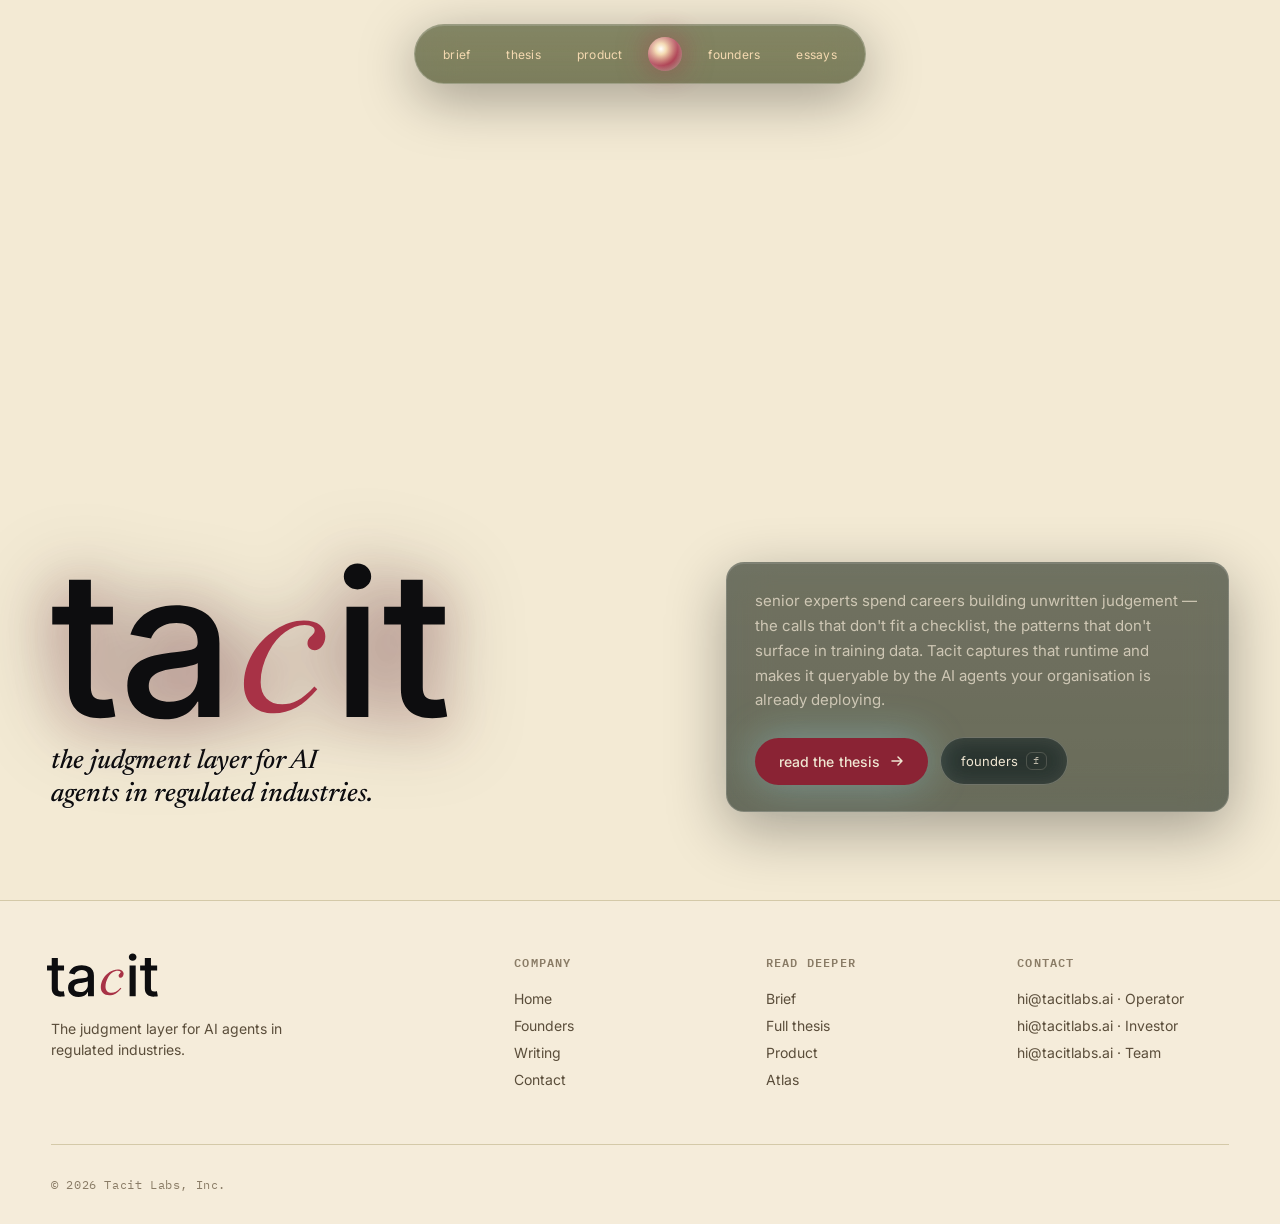
==== index.html @ 92743962 "Initial commit: Tacit Labs marketing site Static site for tacitlabs.ai — home (video hero), brief, f" ====
<!doctype html>
<html lang="en">
<head>
<meta charset="utf-8">
<meta name="viewport" content="width=device-width,initial-scale=1">
<title>Tacit — The judgment layer for AI agents in regulated industries</title>
<meta name="description" content="Tacit captures the cognitive runtime of senior experts and routes it into the AI agents your organisation is already deploying. The judgment layer for regulated industries.">
<meta name="author" content="Tacit Labs">
<meta name="theme-color" content="#a83246">
<link rel="canonical" href="https://tacitlabs.ai/">
<link rel="icon" type="image/svg+xml" href="assets/favicon.svg">
<link rel="apple-touch-icon" href="assets/favicon.svg">

<meta property="og:type" content="website">
<meta property="og:site_name" content="Tacit">
<meta property="og:title" content="Tacit — The judgment layer for AI agents in regulated industries">
<meta property="og:description" content="Tacit captures the cognitive runtime of senior experts and routes it into the AI agents your organisation is already deploying.">
<meta property="og:url" content="https://tacitlabs.ai/">
<meta property="og:image" content="https://tacitlabs.ai/assets/og-card.svg">
<meta property="og:image:type" content="image/svg+xml">
<meta property="og:image:width" content="1200">
<meta property="og:image:height" content="630">
<meta property="og:image:alt" content="tacit — the judgment layer for AI agents in regulated industries">

<meta name="twitter:card" content="summary_large_image">
<meta name="twitter:title" content="Tacit — The judgment layer for AI agents in regulated industries">
<meta name="twitter:description" content="Tacit captures the cognitive runtime of senior experts and routes it into the AI agents your organisation is already deploying.">
<meta name="twitter:image" content="https://tacitlabs.ai/assets/og-card.svg">

<link rel="preconnect" href="https://fonts.googleapis.com">
<link rel="preconnect" href="https://fonts.gstatic.com" crossorigin>
<link href="https://fonts.googleapis.com/css2?family=IBM+Plex+Mono:wght@400;500;600&family=Inter:wght@300;400;500;600;700;800&family=Newsreader:ital,opsz,wght@0,6..72,400;0,6..72,500;0,6..72,600;0,6..72,700;1,6..72,400&family=Open+Sans:wght@400;500;600;700;800&display=swap" rel="stylesheet">
<style>
  /* ===== Palettes (maroon + dark green) ===== */
  :root, body.palette-maroon{
    --bg:#0f1f17;
    --bg-deep:#06120c;
    --surface:rgba(18,38,28,.46);
    --text:#f0e6d2;
    --text-muted:rgba(240,230,210,.74);
    --text-dim:rgba(240,230,210,.50);
    --border:rgba(240,230,210,.18);
    --border-strong:rgba(240,230,210,.30);
    --accent:#a83246;
    --accent-glow:rgba(168,50,70,.55);
    --cta-fg:#f0e6d2;
    --cta-bg:#8a2334;
    --tint-top:rgba(10,24,16,.36);
    --tint-bot:rgba(8,18,12,.82);
    --tint-glow:rgba(168,50,70,.22);
    --tint-mix:rgba(50,90,60,.30);
    --tint-mix-mode:overlay;
  }
  body.palette-forest{
    --bg:#0a1a12;
    --bg-deep:#040d08;
    --surface:rgba(16,34,24,.46);
    --text:#e8dcc4;
    --text-muted:rgba(232,220,196,.74);
    --text-dim:rgba(232,220,196,.50);
    --border:rgba(232,220,196,.18);
    --border-strong:rgba(232,220,196,.30);
    --accent:#2f6b46;
    --accent-glow:rgba(47,107,70,.60);
    --cta-fg:#0a1a12;
    --cta-bg:#e8dcc4;
    --tint-top:rgba(6,18,12,.40);
    --tint-bot:rgba(4,12,8,.84);
    --tint-glow:rgba(120,40,52,.20);
    --tint-mix:rgba(30,70,46,.35);
    --tint-mix-mode:multiply;
  }
  body.palette-claret{
    --bg:#1c0e12;
    --bg-deep:#0c0608;
    --surface:rgba(48,20,26,.46);
    --text:#f2e4cf;
    --text-muted:rgba(242,228,207,.74);
    --text-dim:rgba(242,228,207,.52);
    --border:rgba(242,228,207,.20);
    --border-strong:rgba(242,228,207,.32);
    --accent:#c33d4f;
    --accent-glow:rgba(195,61,79,.55);
    --cta-fg:#1c0e12;
    --cta-bg:#f2e4cf;
    --tint-top:rgba(28,12,18,.36);
    --tint-bot:rgba(18,8,12,.82);
    --tint-glow:rgba(195,61,79,.24);
    --tint-mix:rgba(70,20,32,.32);
    --tint-mix-mode:overlay;
  }

  *{box-sizing:border-box}
  body{
    margin:0;
    min-height:100svh;
    background:var(--bg);
    color:var(--text);
    font-family:"Söhne","Söhne Web","Inter",system-ui,sans-serif;
    overflow-x:hidden;
    -webkit-font-smoothing:antialiased;
    text-rendering:optimizeLegibility;
  }

  /* ===== Hero ===== */
  .hero{
    min-height:100svh;
    position:relative;
    background:#f5ecda;
    padding:24px clamp(20px,4vw,58px);
    display:flex;
    flex-direction:column;
    overflow:hidden;
    isolation:isolate;
  }

  .hero-video{
    position:absolute;
    inset:0;
    width:100%;
    height:100%;
    object-fit:cover;
    object-position:center 46%;
    z-index:0;
    will-change:transform;
    transform:translate3d(0,0,0) scale(1.06);
    transition:transform 1.6s cubic-bezier(.2,.7,.2,1);
  }

  .hero::before{ content:none; }

  .hero-tint{
    position:absolute;inset:0;z-index:1;pointer-events:none;
    background:var(--tint-mix);
    mix-blend-mode:var(--tint-mix-mode);
  }

  .hero::after{ content:none; }

  /* ===== Nav (frosted pill) ===== */
  nav{
    position:relative;
    z-index:3;
    align-self:center;
    display:flex;
    gap:12px;
    align-items:center;
    padding:10px 16px;
    border:1px solid rgba(255,255,255,.22);
    border-radius:999px;
    background:
      linear-gradient(180deg, rgba(255,255,255,.06), rgba(255,255,255,.01)),
      rgba(48,58,22,.62);
    backdrop-filter:blur(20px) saturate(160%);
    -webkit-backdrop-filter:blur(20px) saturate(160%);
    box-shadow:
      inset 0 1px 0 rgba(255,255,255,.16),
      0 14px 56px rgba(0,0,0,.34);
    transition:background .35s ease, border-color .35s ease, box-shadow .35s ease, backdrop-filter .35s ease;
  }
  nav.sharp{
    background:
      linear-gradient(180deg, rgba(255,255,255,.08), rgba(255,255,255,.02)),
      rgba(34,42,14,.78);
    border-color:rgba(255,255,255,.28);
    box-shadow:
      inset 0 1px 0 rgba(255,255,255,.20),
      0 20px 64px rgba(0,0,0,.42);
    backdrop-filter:blur(28px) saturate(180%);
    -webkit-backdrop-filter:blur(28px) saturate(180%);
  }
  nav a{
    color:#f4d9b0;
    font-family:"Söhne","Söhne Web","Inter",system-ui,sans-serif;
    font-size:12px;
    letter-spacing:.02em;
    text-decoration:none;
    padding:8px 12px;
    border-radius:999px;
    text-transform:lowercase;
    transition:color .2s ease, background .2s ease;
  }
  nav a:hover{
    color:var(--accent);
    background:rgba(255,255,255,.06);
  }
  nav a:focus-visible{
    outline:none;
    color:var(--accent);
    box-shadow:0 0 0 2px rgba(168,50,70,.55);
  }
  .logo-link{
    display:inline-flex;
    align-items:center;
    justify-content:center;
    padding:2px;
    border-radius:999px;
    text-decoration:none;
    flex:0 0 auto;
  }
  .logo-link:focus-visible{
    outline:none;
    box-shadow:0 0 0 2px var(--accent);
  }
  .logo{
    display:block;
    width:34px;
    height:34px;
    border-radius:999px;
    background:radial-gradient(circle at 38% 35%, #ffffff 0%, #f4d9b0 18%, #a83246 55%, rgba(168,50,70,.08) 100%);
    box-shadow:
      0 0 30px rgba(168,50,70,.55),
      inset 0 0 14px rgba(255,255,255,.4);
    animation:pulse 4.2s ease-in-out infinite;
    flex:0 0 auto;
  }
  @keyframes pulse{
    0%,100%{ box-shadow:0 0 30px rgba(156,236,255,.45), inset 0 0 14px rgba(255,255,255,.4) }
    50%    { box-shadow:0 0 50px rgba(156,236,255,.7),  inset 0 0 18px rgba(255,255,255,.55) }
  }

  /* ===== Bottom composition ===== */
  .bottom{
    position:relative;
    z-index:2;
    margin-top:auto;
    display:grid;
    grid-template-columns:1.1fr .9fr;
    gap:60px;
    align-items:end;
    padding-bottom:clamp(32px,6vh,76px);
  }

  .brand{
    margin:0;
    font-family:"Inter",system-ui,sans-serif;
    font-size:clamp(74px,12vw,176px);
    letter-spacing:-.055em;
    line-height:.92;
    font-weight:500;
    text-transform:lowercase;
    color:var(--text);
    text-shadow:0 2px 40px rgba(3,12,20,.4);
  }
  .brand-mark{
    display:block;
    width:clamp(220px,32vw,460px);
    height:auto;
    margin:0 0 22px -6px;
    filter:drop-shadow(0 6px 28px rgba(168,50,70,.35)) drop-shadow(0 2px 40px rgba(3,12,20,.4));
  }
  .hero-stamp{
    position:absolute;
    top:clamp(108px,12vh,168px);
    left:clamp(20px,4vw,64px);
    width:clamp(200px,22vw,360px);
    height:auto;
    z-index:1;
    opacity:.85;
    mix-blend-mode:multiply;
    pointer-events:none;
    filter:drop-shadow(0 8px 36px rgba(168,50,70,.35));
  }
  @media (max-width:720px){ .hero-stamp{ display:none; } }

  .tag{
    font-family:"Newsreader",Georgia,serif;
    font-size:clamp(20px,2.1vw,34px);
    color:#0d0d0f;
    margin-top:0;
    line-height:1.25;
    max-width:22ch;
    text-wrap:balance;
    font-weight:500;
    font-style:italic;
    text-shadow:0 1px 0 rgba(255,255,255,.35);
  }

  .right{
    background:
      linear-gradient(180deg, rgba(255,255,255,.05), rgba(255,255,255,.01)),
      rgba(15,28,20,.62);
    border:1px solid rgba(255,255,255,.14);
    border-radius:18px;
    backdrop-filter:blur(22px) saturate(160%);
    -webkit-backdrop-filter:blur(22px) saturate(160%);
    box-shadow:
      inset 0 1px 0 rgba(255,255,255,.12),
      0 18px 60px rgba(0,0,0,.32);
    padding:26px 28px;
    max-width:560px;
    justify-self:end;
  }
  .right .meta{
    font:11px/1 "IBM Plex Mono",monospace;
    letter-spacing:.18em;
    color:var(--text-dim);
    margin-bottom:14px;
    display:flex;
    align-items:center;
    gap:10px;
  }
  .right .meta::before{
    content:"";
    width:6px;height:6px;border-radius:999px;
    background:var(--accent);
    box-shadow:0 0 12px var(--accent-glow);
  }
  p{
    color:var(--text-muted);
    line-height:1.65;
    margin:0;
    font-family:"Söhne","Söhne Web","Inter",system-ui,sans-serif;
    font-size:clamp(15px,1vw,17px);
    text-wrap:pretty;
  }

  .ctas{ display:flex; gap:12px; align-items:center; margin-top:24px; flex-wrap:wrap; }

  .cta{
    display:inline-flex;
    align-items:center;
    gap:10px;
    color:var(--cta-fg);
    background:var(--cta-bg);
    border-radius:999px;
    padding:15px 24px;
    text-decoration:none;
    font-family:"Söhne","Söhne Web","Inter",system-ui,sans-serif;
    font-weight:500;
    font-size:14px;
    letter-spacing:.005em;
    text-transform:lowercase;
    box-shadow:0 0 40px rgba(156,236,255,.35);
    transition:transform .25s ease, box-shadow .25s ease, background .25s ease;
    position:relative;
  }
  .cta:hover{
    transform:translateY(-3px);
    box-shadow:0 8px 60px rgba(156,236,255,.6);
  }
  .cta:focus-visible{
    outline:none;
    box-shadow:0 0 0 3px rgba(156,236,255,.55), 0 0 40px rgba(156,236,255,.45);
  }
  .cta .arrow{ transition:transform .25s ease; }
  .cta:hover .arrow{ transform:translateX(4px); }

  .cta-ghost{
    display:inline-flex;
    align-items:center;
    gap:8px;
    padding:14px 20px;
    border-radius:999px;
    border:1px solid var(--border-strong);
    background:rgba(8,22,34,.32);
    backdrop-filter:blur(14px);
    -webkit-backdrop-filter:blur(14px);
    color:var(--text);
    text-decoration:none;
    font-family:"Söhne","Söhne Web","Inter",system-ui,sans-serif;
    font-size:13px;
    letter-spacing:.005em;
    text-transform:lowercase;
    transition:background .2s ease, border-color .2s ease;
  }
  .cta-ghost:hover{ background:rgba(8,22,34,.52); border-color:rgba(238,250,255,.45); }
  .cta-ghost .kbd{
    font:10px/1 "IBM Plex Mono",monospace;
    padding:3px 6px;
    border-radius:6px;
    border:1px solid var(--border);
    color:var(--text-muted);
  }

  /* ===== Footer ===== */
  .foot{
    position:relative;
    z-index:2;
    display:flex;
    justify-content:space-between;
    font:11px/1 "IBM Plex Mono",monospace;
    color:var(--text-dim);
    letter-spacing:.16em;
    padding-bottom:10px;
  }
  .foot span{ display:flex; align-items:center; gap:10px; }
  .foot .dot{
    width:6px;height:6px;border-radius:999px;
    background:var(--accent);
    box-shadow:0 0 10px var(--accent-glow);
    animation:pulse 3.2s ease-in-out infinite;
  }

  /* ===== Site footer (parchment, matches sub-pages) ===== */
  .site-foot{
    padding:clamp(40px,4vw,72px) clamp(20px,4vw,56px) 32px;
    display:grid;
    grid-template-columns:2fr 1fr 1fr 1fr;
    gap:40px;
    background:#f5ecda;
    color:#1f1810;
    border-top:1px solid #d4c9a8;
    font-family:"Söhne","Inter",system-ui,sans-serif;
  }
  .site-foot a{ color:#5a4d3a; text-decoration:none; transition:color .2s ease; }
  .site-foot a:hover{ color:#a83246; }
  .site-foot h4{
    font-family:"IBM Plex Mono", monospace;
    font-size:12px;
    letter-spacing:.10em;
    text-transform:uppercase;
    color:#8a7c66;
    margin:0 0 18px;
    font-weight:600;
  }
  .site-foot ul{ list-style:none; padding:0; margin:0; display:flex; flex-direction:column; gap:10px; font-size:14px; }
  .site-foot .colophon{ font-size:14px; color:#5a4d3a; line-height:1.5; max-width:360px; margin:0; }
  .site-foot .foot-brand{ display:flex; align-items:center; gap:14px; margin-bottom:20px; }
  .site-foot .foot-brand img{ height:46px; width:auto; display:block; margin-left:-6px; }
  .site-foot .signoff{
    grid-column:1 / -1;
    display:flex; justify-content:space-between; align-items:center;
    padding-top:32px; border-top:1px solid #d4c9a8; margin-top:16px;
    font-family:"IBM Plex Mono", monospace; font-size:12px; color:#8a7c66; letter-spacing:.05em;
  }
  @media (max-width:900px){
    .site-foot{ grid-template-columns:1fr 1fr; gap:32px; }
    .site-foot > div:first-child{ grid-column:1 / -1; }
  }
  @media (max-width:560px){
    .site-foot{ grid-template-columns:1fr; gap:28px; padding:40px 24px 28px; }
    .site-foot .signoff{ flex-direction:column; gap:10px; text-align:center; }
  }

  /* ===== Responsive ===== */
  @media (max-width:780px){
    body{ overflow:auto; }
    .hero{ background-position:center; min-height:100svh; padding:18px 16px 28px; }
    nav{ padding:6px 8px; gap:2px; flex-wrap:wrap; justify-content:center; max-width:100%; }
    nav a{ font-size:10px; padding:6px 8px; letter-spacing:.02em; }
    .logo{ width:24px; height:24px; }
    .bottom{
      grid-template-columns:1fr;
      gap:22px;
      padding-top:24vh;
      padding-bottom:24px;
    }
    .brand{ font-size:clamp(56px,18vw,84px); letter-spacing:-.04em; line-height:.95; }
    .tag{ font-size:clamp(17px,4.5vw,22px); max-width:none; margin-top:14px; }
    .right{
      justify-self:stretch;
      max-width:none;
      padding:20px 18px;
      border-radius:16px;
    }
    .right p{ font-size:14px; }
    .ctas{ margin-top:18px; gap:10px; }
    .cta{ padding:12px 18px; font-size:13px; }
    .cta-ghost{ padding:11px 16px; font-size:12px; }
    .foot{ display:none; }
  }

  @media (prefers-reduced-motion: reduce){
    .hero-video{ animation:none !important; transform:none !important; transition:none !important; }
    .hero::after{ animation:none !important; }
    .logo, .foot .dot{ animation:none !important; }
    .cta, .cta:hover, .cta .arrow{ transition:none !important; transform:none !important; }
  }
</style>
</head>
<body class="palette-maroon">
  <main class="hero" id="hero">

    <video
      class="hero-video"
      autoplay
      loop
      muted
      playsinline
      preload="auto"
      disableRemotePlayback>
      <source src="assets/strategy.mp4" type="video/mp4">
    </video>
    <div class="hero-tint" aria-hidden="true"></div>

    <nav id="nav" aria-label="Primary">
      <a href="brief.html" data-nav="brief">brief</a>
      <a href="thesis.html" data-nav="thesis">thesis</a>
      <a href="product.html" data-nav="product">product</a>
      <a href="index.html" class="logo-link" aria-label="Home"><span class="logo" aria-hidden="true"></span></a>
      <a href="founders.html" data-nav="founders">founders</a>
      <a href="essays.html" data-nav="essays">essays</a>
    </nav>

    <section class="bottom">
      <div>
        <h1 class="brand" aria-label="tacitlabs">
          <img class="brand-mark" src="assets/tacit-wordmark.svg" alt="tacit">
        </h1>
        <p class="tag">the judgment layer for AI agents in regulated industries.</p>
      </div>
      <div class="right">
        <p>senior experts spend careers building unwritten judgement — the calls that don't fit a checklist, the patterns that don't surface in training data. Tacit captures that runtime and makes it queryable by the AI agents your organisation is already deploying.</p>
        <div class="ctas">
          <a class="cta" href="thesis.html">
            read the thesis
            <svg class="arrow" width="14" height="14" viewBox="0 0 14 14" fill="none" aria-hidden="true">
              <path d="M2 7h10M8 3l4 4-4 4" stroke="currentColor" stroke-width="1.5" stroke-linecap="round" stroke-linejoin="round"/>
            </svg>
          </a>
          <a class="cta-ghost" href="founders.html">
            founders
            <span class="kbd">f</span>
          </a>
        </div>
      </div>
    </section>

    <div class="foot" hidden></div>
  </main>

  <footer class="site-foot">
    <div>
      <div class="foot-brand" aria-label="tacitlabs"><img src="assets/tacit-wordmark.svg" alt="tacit"></div>
      <p class="colophon">The judgment layer for AI agents in regulated industries.</p>
    </div>
    <div>
      <h4>Company</h4>
      <ul>
        <li><a href="index.html">Home</a></li>
        <li><a href="founders.html">Founders</a></li>
        <li><a href="essays.html">Writing</a></li>
        <li><a href="mailto:hi@tacitlabs.ai">Contact</a></li>
      </ul>
    </div>
    <div>
      <h4>Read deeper</h4>
      <ul>
        <li><a href="brief.html">Brief</a></li>
        <li><a href="thesis.html">Full thesis</a></li>
        <li><a href="product.html">Product</a></li>
        <li><a href="atlas.html">Atlas</a></li>
      </ul>
    </div>
    <div>
      <h4>Contact</h4>
      <ul>
        <li><a href="mailto:hi@tacitlabs.ai?subject=Operator">hi@tacitlabs.ai · Operator</a></li>
        <li><a href="mailto:hi@tacitlabs.ai?subject=Investor">hi@tacitlabs.ai · Investor</a></li>
        <li><a href="mailto:hi@tacitlabs.ai?subject=Team">hi@tacitlabs.ai · Team</a></li>
      </ul>
    </div>
    <div class="signoff">
      <span>© 2026 Tacit Labs, Inc.</span>
    </div>
  </footer>

  <script>
    const nav = document.getElementById('nav');
    const hero = document.getElementById('hero');
    function updateNav(){
      const y = window.scrollY || document.documentElement.scrollTop;
      if (y > 12) nav.classList.add('sharp'); else nav.classList.remove('sharp');
    }
    window.addEventListener('scroll', updateNav, { passive: true });

    const video = document.querySelector('.hero-video');
    const reduce = window.matchMedia('(prefers-reduced-motion: reduce)').matches;

    if (!reduce){
      let mx = 0, my = 0, tx = 0, ty = 0;
      let push = 1.06;
      let t0 = performance.now();

      hero.addEventListener('pointermove', (e) => {
        const r = hero.getBoundingClientRect();
        const nx = (e.clientX - r.left) / r.width  - 0.5;
        const ny = (e.clientY - r.top)  / r.height - 0.5;
        tx = -nx * 18;
        ty = -ny * 12;
      });
      hero.addEventListener('pointerleave', () => { tx = 0; ty = 0; });

      function frame(now){
        const dt = (now - t0) / 1000;
        push = 1.06 + Math.sin(dt * 0.12) * 0.012;
        mx += (tx - mx) * 0.06;
        my += (ty - my) * 0.06;
        video.style.transform = `translate3d(${mx}px, ${my}px, 0) scale(${push})`;
        requestAnimationFrame(frame);
      }
      requestAnimationFrame(frame);
    }

    document.addEventListener('keydown', (e) => {
      if (e.key.toLowerCase() === 'd' && !e.metaKey && !e.ctrlKey){
        const ghost = document.querySelector('.cta-ghost');
        if (ghost) ghost.focus();
      }
    });
  </script>
</body>
</html>
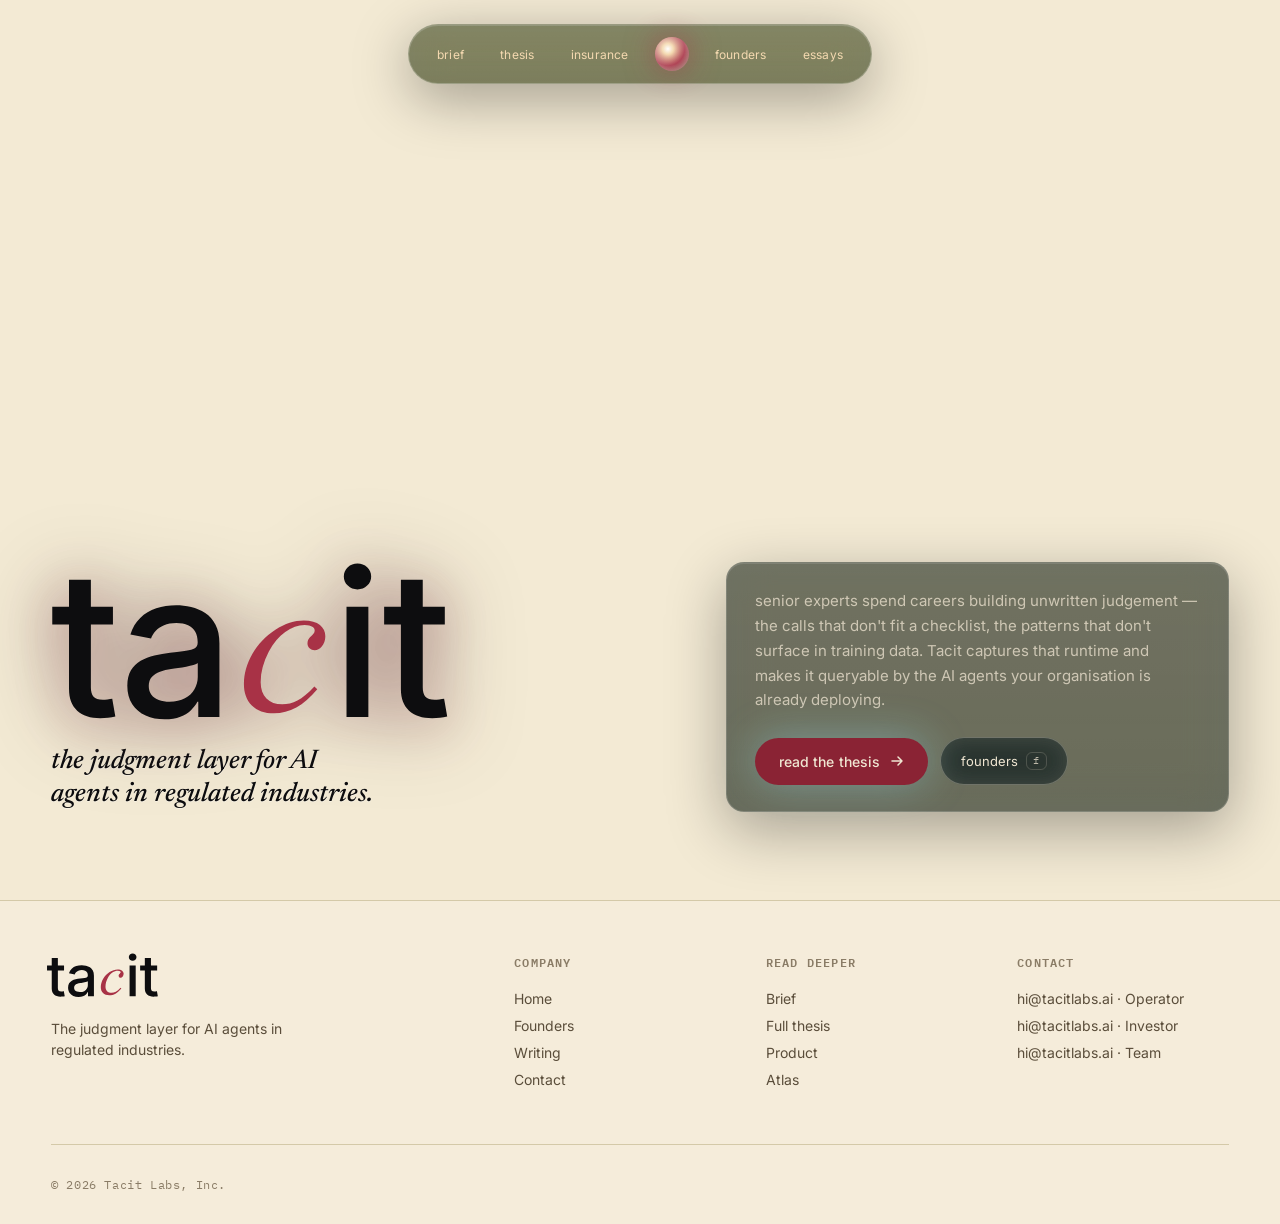
==== commit 73315ade: "Add /insurance page (cyber underwriting), retire /product - New insurance.html with cyber-underwriti" ====
--- a/index.html
+++ b/index.html
@@ -487,7 +487,7 @@
     <nav id="nav" aria-label="Primary">
       <a href="brief.html" data-nav="brief">brief</a>
       <a href="thesis.html" data-nav="thesis">thesis</a>
-      <a href="product.html" data-nav="product">product</a>
+      <a href="insurance.html" data-nav="insurance">insurance</a>
       <a href="index.html" class="logo-link" aria-label="Home"><span class="logo" aria-hidden="true"></span></a>
       <a href="founders.html" data-nav="founders">founders</a>
       <a href="essays.html" data-nav="essays">essays</a>
@@ -539,7 +539,7 @@
       <ul>
         <li><a href="brief.html">Brief</a></li>
         <li><a href="thesis.html">Full thesis</a></li>
-        <li><a href="product.html">Product</a></li>
+        <li><a href="insurance.html">Product</a></li>
         <li><a href="atlas.html">Atlas</a></li>
       </ul>
     </div>
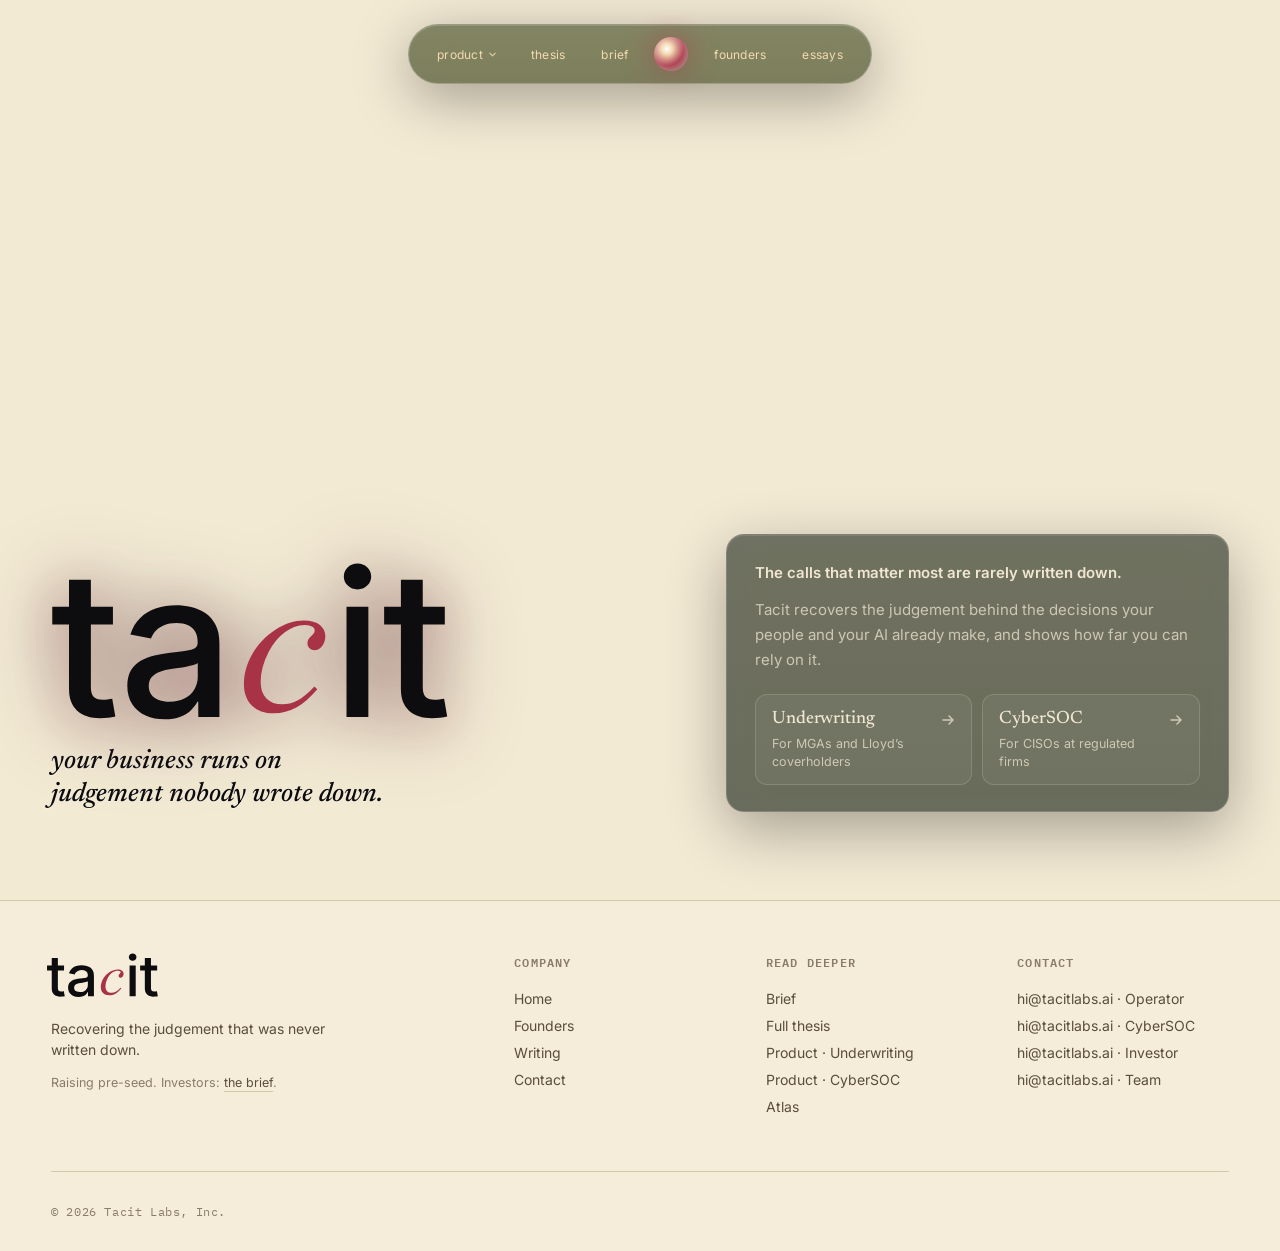
==== commit dbae5c7b: "Sync repo with the live site (31 Oct 2026 deploy) Brings the repo up to what is deployed at www.taci" ====
--- a/index.html
+++ b/index.html
@@ -3,8 +3,8 @@
 <head>
 <meta charset="utf-8">
 <meta name="viewport" content="width=device-width,initial-scale=1">
-<title>Tacit — The judgment layer for AI agents in regulated industries</title>
-<meta name="description" content="Tacit captures the cognitive runtime of senior experts and routes it into the AI agents your organisation is already deploying. The judgment layer for regulated industries.">
+<title>Tacit — the judgement your business runs on</title>
+<meta name="description" content="Tacit recovers the judgement behind the decisions your people and your AI already make, and shows how far you can rely on it. Underwriting for MGAs and Lloyd's coverholders. CyberSOC for CISOs at regulated firms.">
 <meta name="author" content="Tacit Labs">
 <meta name="theme-color" content="#a83246">
 <link rel="canonical" href="https://tacitlabs.ai/">
@@ -13,18 +13,18 @@
 
 <meta property="og:type" content="website">
 <meta property="og:site_name" content="Tacit">
-<meta property="og:title" content="Tacit — The judgment layer for AI agents in regulated industries">
-<meta property="og:description" content="Tacit captures the cognitive runtime of senior experts and routes it into the AI agents your organisation is already deploying.">
+<meta property="og:title" content="Tacit — the judgement your business runs on">
+<meta property="og:description" content="Your business runs on judgement nobody wrote down. Tacit recovers it from the decisions your people and your AI already make, and shows how far you can rely on it.">
 <meta property="og:url" content="https://tacitlabs.ai/">
 <meta property="og:image" content="https://tacitlabs.ai/assets/og-card.svg">
 <meta property="og:image:type" content="image/svg+xml">
 <meta property="og:image:width" content="1200">
 <meta property="og:image:height" content="630">
-<meta property="og:image:alt" content="tacit — the judgment layer for AI agents in regulated industries">
+<meta property="og:image:alt" content="tacit — recovering the judgement that was never written down">
 
 <meta name="twitter:card" content="summary_large_image">
-<meta name="twitter:title" content="Tacit — The judgment layer for AI agents in regulated industries">
-<meta name="twitter:description" content="Tacit captures the cognitive runtime of senior experts and routes it into the AI agents your organisation is already deploying.">
+<meta name="twitter:title" content="Tacit — the judgement your business runs on">
+<meta name="twitter:description" content="Your business runs on judgement nobody wrote down. Tacit recovers it from the decisions your people and your AI already make, and shows how far you can rely on it.">
 <meta name="twitter:image" content="https://tacitlabs.ai/assets/og-card.svg">
 
 <link rel="preconnect" href="https://fonts.googleapis.com">
@@ -315,63 +315,31 @@
     text-wrap:pretty;
   }
 
-  .ctas{ display:flex; gap:12px; align-items:center; margin-top:24px; flex-wrap:wrap; }
-
-  .cta{
-    display:inline-flex;
-    align-items:center;
-    gap:10px;
-    color:var(--cta-fg);
-    background:var(--cta-bg);
-    border-radius:999px;
-    padding:15px 24px;
-    text-decoration:none;
-    font-family:"Söhne","Söhne Web","Inter",system-ui,sans-serif;
-    font-weight:500;
-    font-size:14px;
-    letter-spacing:.005em;
-    text-transform:lowercase;
-    box-shadow:0 0 40px rgba(156,236,255,.35);
-    transition:transform .25s ease, box-shadow .25s ease, background .25s ease;
+  .right p + p{ margin-top:.85em; }
+  .right p strong{ color:var(--text); font-weight:600; }
+  .products{
+    display:grid; grid-template-columns:1fr 1fr; gap:10px;
+    margin-top:22px;
+  }
+  .product{
     position:relative;
-  }
-  .cta:hover{
-    transform:translateY(-3px);
-    box-shadow:0 8px 60px rgba(156,236,255,.6);
-  }
-  .cta:focus-visible{
-    outline:none;
-    box-shadow:0 0 0 3px rgba(156,236,255,.55), 0 0 40px rgba(156,236,255,.45);
-  }
-  .cta .arrow{ transition:transform .25s ease; }
-  .cta:hover .arrow{ transform:translateX(4px); }
-
-  .cta-ghost{
-    display:inline-flex;
-    align-items:center;
-    gap:8px;
-    padding:14px 20px;
-    border-radius:999px;
-    border:1px solid var(--border-strong);
-    background:rgba(8,22,34,.32);
-    backdrop-filter:blur(14px);
-    -webkit-backdrop-filter:blur(14px);
+    display:flex; flex-direction:column; gap:4px;
+    padding:14px 40px 14px 16px;
+    border-radius:12px;
+    border:1px solid var(--border);
+    background:rgba(255,255,255,.04);
     color:var(--text);
     text-decoration:none;
-    font-family:"Söhne","Söhne Web","Inter",system-ui,sans-serif;
-    font-size:13px;
-    letter-spacing:.005em;
-    text-transform:lowercase;
-    transition:background .2s ease, border-color .2s ease;
-  }
-  .cta-ghost:hover{ background:rgba(8,22,34,.52); border-color:rgba(238,250,255,.45); }
-  .cta-ghost .kbd{
-    font:10px/1 "IBM Plex Mono",monospace;
-    padding:3px 6px;
-    border-radius:6px;
-    border:1px solid var(--border);
-    color:var(--text-muted);
-  }
+    transition:background .2s ease, border-color .2s ease, box-shadow .2s ease;
+  }
+  .product:hover,
+  .product:focus-visible{ background:#8a2334; border-color:#a83246; box-shadow:0 8px 28px rgba(138,35,52,.35); }
+  .product:focus-visible{ outline:2px solid #f0e6d2; outline-offset:2px; }
+  .product:hover .p-sub, .product:focus-visible .p-sub{ color:rgba(245,236,218,.88); }
+  .product .p-name{ font:500 18px/1.2 "Newsreader",Georgia,serif; letter-spacing:-.005em; color:var(--text); }
+  .product .p-sub{ font:12.5px/1.4 "Söhne","Söhne Web","Inter",system-ui,sans-serif; color:var(--text-muted); }
+  .product .arrow{ position:absolute; right:16px; top:18px; color:var(--text-muted); transition:transform .25s ease, color .2s ease; }
+  .product:hover .arrow, .product:focus-visible .arrow{ transform:translateX(3px); color:var(--text); }
 
   /* ===== Footer ===== */
   .foot{
@@ -455,9 +423,11 @@
       border-radius:16px;
     }
     .right p{ font-size:14px; }
-    .ctas{ margin-top:18px; gap:10px; }
-    .cta{ padding:12px 18px; font-size:13px; }
-    .cta-ghost{ padding:11px 16px; font-size:12px; }
+    .products{ grid-template-columns:1fr; gap:8px; margin-top:16px; }
+    .product{ padding:11px 36px 11px 14px; gap:2px; }
+    .product .p-name{ font-size:17px; }
+    .product .p-sub{ font-size:12px; }
+    .product .arrow{ top:15px; right:14px; }
     .foot{ display:none; }
   }
 
@@ -465,9 +435,12 @@
     .hero-video{ animation:none !important; transform:none !important; transition:none !important; }
     .hero::after{ animation:none !important; }
     .logo, .foot .dot{ animation:none !important; }
-    .cta, .cta:hover, .cta .arrow{ transition:none !important; transform:none !important; }
+    .product, .product .arrow{ transition:none !important; transform:none !important; }
   }
 </style>
+<script defer src="/_vercel/insights/script.js"></script>
+<link rel="stylesheet" href="nav-menu.css">
+<script defer src="nav-menu.js"></script>
 </head>
 <body class="palette-maroon">
   <main class="hero" id="hero">
@@ -485,9 +458,15 @@
     <div class="hero-tint" aria-hidden="true"></div>
 
     <nav id="nav" aria-label="Primary">
+      <div class="nav-menu" data-nav="product">
+        <button type="button" class="nav-menu-btn" aria-expanded="false" aria-controls="nav-product-menu">product<svg class="chev" viewBox="0 0 10 10" aria-hidden="true"><path d="M2 3.5l3 3 3-3" fill="none" stroke="currentColor" stroke-width="1.4" stroke-linecap="round" stroke-linejoin="round"/></svg></button>
+        <div class="nav-menu-panel" id="nav-product-menu">
+          <a class="nav-menu-item" href="insurance.html"><span class="nm-title">Underwriting</span><span class="nm-sub">For MGAs and Lloyd’s coverholders</span></a>
+          <a class="nav-menu-item" href="cybersoc.html"><span class="nm-title">CyberSOC</span><span class="nm-sub">For CISOs at regulated firms</span></a>
+        </div>
+      </div>
+      <a href="thesis.html" data-nav="thesis">thesis</a>
       <a href="brief.html" data-nav="brief">brief</a>
-      <a href="thesis.html" data-nav="thesis">thesis</a>
-      <a href="insurance.html" data-nav="insurance">insurance</a>
       <a href="index.html" class="logo-link" aria-label="Home"><span class="logo" aria-hidden="true"></span></a>
       <a href="founders.html" data-nav="founders">founders</a>
       <a href="essays.html" data-nav="essays">essays</a>
@@ -498,20 +477,21 @@
         <h1 class="brand" aria-label="tacitlabs">
           <img class="brand-mark" src="assets/tacit-wordmark.svg" alt="tacit">
         </h1>
-        <p class="tag">the judgment layer for AI agents in regulated industries.</p>
+        <p class="tag">your business runs on judgement nobody wrote down.</p>
       </div>
       <div class="right">
-        <p>senior experts spend careers building unwritten judgement — the calls that don't fit a checklist, the patterns that don't surface in training data. Tacit captures that runtime and makes it queryable by the AI agents your organisation is already deploying.</p>
-        <div class="ctas">
-          <a class="cta" href="thesis.html">
-            read the thesis
-            <svg class="arrow" width="14" height="14" viewBox="0 0 14 14" fill="none" aria-hidden="true">
-              <path d="M2 7h10M8 3l4 4-4 4" stroke="currentColor" stroke-width="1.5" stroke-linecap="round" stroke-linejoin="round"/>
-            </svg>
+        <p><strong>The calls that matter most are rarely written down.</strong></p>
+        <p>Tacit recovers the judgement behind the decisions your people and your AI already make, and shows how far you can rely on it.</p>
+        <div class="products" role="group" aria-label="Products">
+          <a class="product" href="insurance.html">
+            <span class="p-name">Underwriting</span>
+            <span class="p-sub">For MGAs and Lloyd’s coverholders</span>
+            <svg class="arrow" width="14" height="14" viewBox="0 0 14 14" fill="none" aria-hidden="true"><path d="M2 7h10M8 3l4 4-4 4" stroke="currentColor" stroke-width="1.5" stroke-linecap="round" stroke-linejoin="round"/></svg>
           </a>
-          <a class="cta-ghost" href="founders.html">
-            founders
-            <span class="kbd">f</span>
+          <a class="product" href="cybersoc.html">
+            <span class="p-name">CyberSOC</span>
+            <span class="p-sub">For CISOs at regulated firms</span>
+            <svg class="arrow" width="14" height="14" viewBox="0 0 14 14" fill="none" aria-hidden="true"><path d="M2 7h10M8 3l4 4-4 4" stroke="currentColor" stroke-width="1.5" stroke-linecap="round" stroke-linejoin="round"/></svg>
           </a>
         </div>
       </div>
@@ -523,7 +503,8 @@
   <footer class="site-foot">
     <div>
       <div class="foot-brand" aria-label="tacitlabs"><img src="assets/tacit-wordmark.svg" alt="tacit"></div>
-      <p class="colophon">The judgment layer for AI agents in regulated industries.</p>
+      <p class="colophon">Recovering the judgement that was never written down.</p>
+      <p class="colophon" style="margin-top:14px;font-size:12.5px;color:#8a7c66">Raising pre-seed. Investors: <a href="brief.html" style="color:#5a4d3a;border-bottom:1px solid #d4c9a8;padding-bottom:1px">the brief</a>.</p>
     </div>
     <div>
       <h4>Company</h4>
@@ -539,7 +520,8 @@
       <ul>
         <li><a href="brief.html">Brief</a></li>
         <li><a href="thesis.html">Full thesis</a></li>
-        <li><a href="insurance.html">Product</a></li>
+        <li><a href="insurance.html">Product · Underwriting</a></li>
+        <li><a href="cybersoc.html">Product · CyberSOC</a></li>
         <li><a href="atlas.html">Atlas</a></li>
       </ul>
     </div>
@@ -547,6 +529,7 @@
       <h4>Contact</h4>
       <ul>
         <li><a href="mailto:hi@tacitlabs.ai?subject=Operator">hi@tacitlabs.ai · Operator</a></li>
+        <li><a href="mailto:hi@tacitlabs.ai?subject=CyberSOC">hi@tacitlabs.ai · CyberSOC</a></li>
         <li><a href="mailto:hi@tacitlabs.ai?subject=Investor">hi@tacitlabs.ai · Investor</a></li>
         <li><a href="mailto:hi@tacitlabs.ai?subject=Team">hi@tacitlabs.ai · Team</a></li>
       </ul>
@@ -593,12 +576,6 @@
       requestAnimationFrame(frame);
     }
 
-    document.addEventListener('keydown', (e) => {
-      if (e.key.toLowerCase() === 'd' && !e.metaKey && !e.ctrlKey){
-        const ghost = document.querySelector('.cta-ghost');
-        if (ghost) ghost.focus();
-      }
-    });
   </script>
 </body>
 </html>
--- a/nav-menu.css
+++ b/nav-menu.css
@@ -0,0 +1,130 @@
+/* Product menu in the primary nav. Shared by every page.
+   Markup: .nav-menu > button.nav-menu-btn + .nav-menu-panel > a.nav-menu-item
+   Selectors are prefixed with `nav .nav-menu` so they outrank each page's
+   own `nav a` / `nav.tacit-nav a` rules. */
+
+.nav-menu{ position:relative; display:inline-flex; }
+
+nav .nav-menu .nav-menu-btn{
+  appearance:none; -webkit-appearance:none;
+  margin:0; border:0; cursor:pointer;
+  display:inline-flex; align-items:center; gap:5px;
+  background:transparent;
+  color:#f4d9b0;
+  font-family:"Open Sans",system-ui,sans-serif;
+  font-size:12px; line-height:normal; letter-spacing:.02em;
+  padding:8px 10px 8px 12px;
+  border-radius:999px;
+  text-transform:lowercase;
+  transition:color .2s ease, background .2s ease;
+}
+/* index.html sets its nav type in Söhne/Inter rather than Open Sans */
+nav#nav .nav-menu .nav-menu-btn{ font-family:"Söhne","Söhne Web","Inter",system-ui,sans-serif; }
+
+nav .nav-menu .nav-menu-btn:hover,
+nav .nav-menu.is-open .nav-menu-btn{ color:#ffe4b8; background:rgba(255,255,255,.08); }
+nav .nav-menu .nav-menu-btn.current{ color:#ffe4b8; background:rgba(168,50,70,.42); }
+nav .nav-menu .nav-menu-btn:focus-visible{
+  outline:none; color:#ffe4b8;
+  box-shadow:0 0 0 2px #ffe9c6;
+}
+/* Same legible focus ring for the other nav items on every page (the pages'
+   own rules turn focused link text maroon, which is hard to read on the pill) */
+nav.tacit-nav > a:focus-visible,
+nav#nav > a:focus-visible{ outline:none; color:#ffe4b8; box-shadow:0 0 0 2px #ffe9c6; }
+nav .nav-menu .chev{ width:9px; height:9px; flex:0 0 auto; opacity:.8; transition:transform .2s ease; }
+nav .nav-menu.is-open .chev{ transform:rotate(180deg); }
+
+/* Panel */
+.nav-menu-panel{
+  position:absolute; z-index:60;
+  top:calc(100% + 30px); left:50%;
+  width:min(300px, calc(100vw - 32px));
+  padding:8px;
+  text-align:left;
+  border:1px solid rgba(255,255,255,.18);
+  border-radius:18px;
+  background:
+    linear-gradient(180deg, rgba(255,255,255,.05), rgba(255,255,255,0)),
+    #283012;
+  box-shadow:inset 0 1px 0 rgba(255,255,255,.12), 0 18px 48px rgba(0,0,0,.34);
+  opacity:0; visibility:hidden; pointer-events:none;
+  transform:translate(-50%,-4px);
+  transition:opacity .16s ease, transform .16s ease, visibility 0s linear .16s;
+}
+/* The pill is taller than the button (orb + padding), so drop the panel clear of
+   the pill; index.html's pill is a little taller again */
+nav#nav .nav-menu-panel{ top:calc(100% + 27px); }
+/* Invisible bridge so the pointer can cross the gap between button and panel */
+.nav-menu-panel::before{ content:""; position:absolute; left:0; right:0; top:-32px; height:32px; }
+
+.nav-menu.is-open .nav-menu-panel,
+html:not(.nav-js) .nav-menu:hover .nav-menu-panel,
+html:not(.nav-js) .nav-menu:focus-within .nav-menu-panel{
+  opacity:1; visibility:visible; pointer-events:auto;
+  transform:translate(-50%,0);
+  transition:opacity .16s ease, transform .16s ease, visibility 0s;
+}
+
+nav .nav-menu .nav-menu-item{
+  display:block;
+  padding:12px 14px;
+  border-radius:12px;
+  text-decoration:none;
+  text-transform:none;
+  letter-spacing:0;
+  color:#f4d9b0;
+  background:transparent;
+  box-shadow:none;
+  font-family:"Inter",system-ui,sans-serif;
+  font-size:12.5px;
+  transition:background .15s ease;
+}
+nav .nav-menu .nav-menu-item + .nav-menu-item{ margin-top:2px; }
+nav .nav-menu .nav-menu-item:hover{ color:#ffe4b8; background:rgba(255,255,255,.08); }
+nav .nav-menu .nav-menu-item:focus-visible{ outline:none; color:#ffe4b8; box-shadow:0 0 0 2px #ffe9c6; }
+nav .nav-menu .nav-menu-item[aria-current="page"],
+nav .nav-menu .nav-menu-item[aria-current="true"]{ background:rgba(168,50,70,.38); }
+
+.nav-menu .nm-title{
+  display:block;
+  font-family:"Newsreader",Georgia,serif;
+  font-size:17px; font-weight:500; line-height:1.2; letter-spacing:-.005em;
+  color:#ffe9c6;
+}
+.nav-menu .nm-sub{
+  display:block; margin-top:3px;
+  font-size:12px; line-height:1.4;
+  color:rgba(244,217,176,.8);
+}
+
+@media (max-width:780px){
+  nav .nav-menu .nav-menu-btn{ font-size:11px; padding:6px 8px 6px 10px; }
+  nav#nav .nav-menu .nav-menu-btn{ font-size:10px; padding:6px 7px 6px 8px; }
+  /* On phones the pill may wrap and sits near the screen edge: centre the panel
+     under the whole pill instead of under the button */
+  nav.tacit-nav, nav#nav{ position:relative; }
+  .nav-menu{ position:static; }
+  .nav-menu-panel,
+  nav#nav .nav-menu-panel{ top:calc(100% + 8px); }
+  .nav-menu-panel::before{ top:-10px; height:10px; }
+  /* keep a mouse path from the button down through the pill's padding to the panel */
+  nav .nav-menu .nav-menu-btn{ position:relative; }
+  nav .nav-menu .nav-menu-btn::after{ content:""; position:absolute; left:0; right:0; top:100%; height:14px; }
+}
+
+/* Small phones: tighten the pill so the items stay on one row down to ~360px */
+@media (max-width:420px){
+  nav.tacit-nav > a{ padding:6px 8px; }
+  nav .nav-menu .nav-menu-btn{ padding:6px 6px 6px 8px; gap:4px; }
+  nav .nav-menu .chev{ width:8px; height:8px; }
+}
+@media (max-width:380px){
+  nav.tacit-nav, nav#nav{ gap:0; }
+  nav.tacit-nav > a, nav#nav > a{ padding:6px 6px; }
+  nav .nav-menu .nav-menu-btn{ padding:6px 4px 6px 6px; }
+}
+
+@media (prefers-reduced-motion: reduce){
+  .nav-menu-panel, nav .nav-menu .chev{ transition:none; }
+}
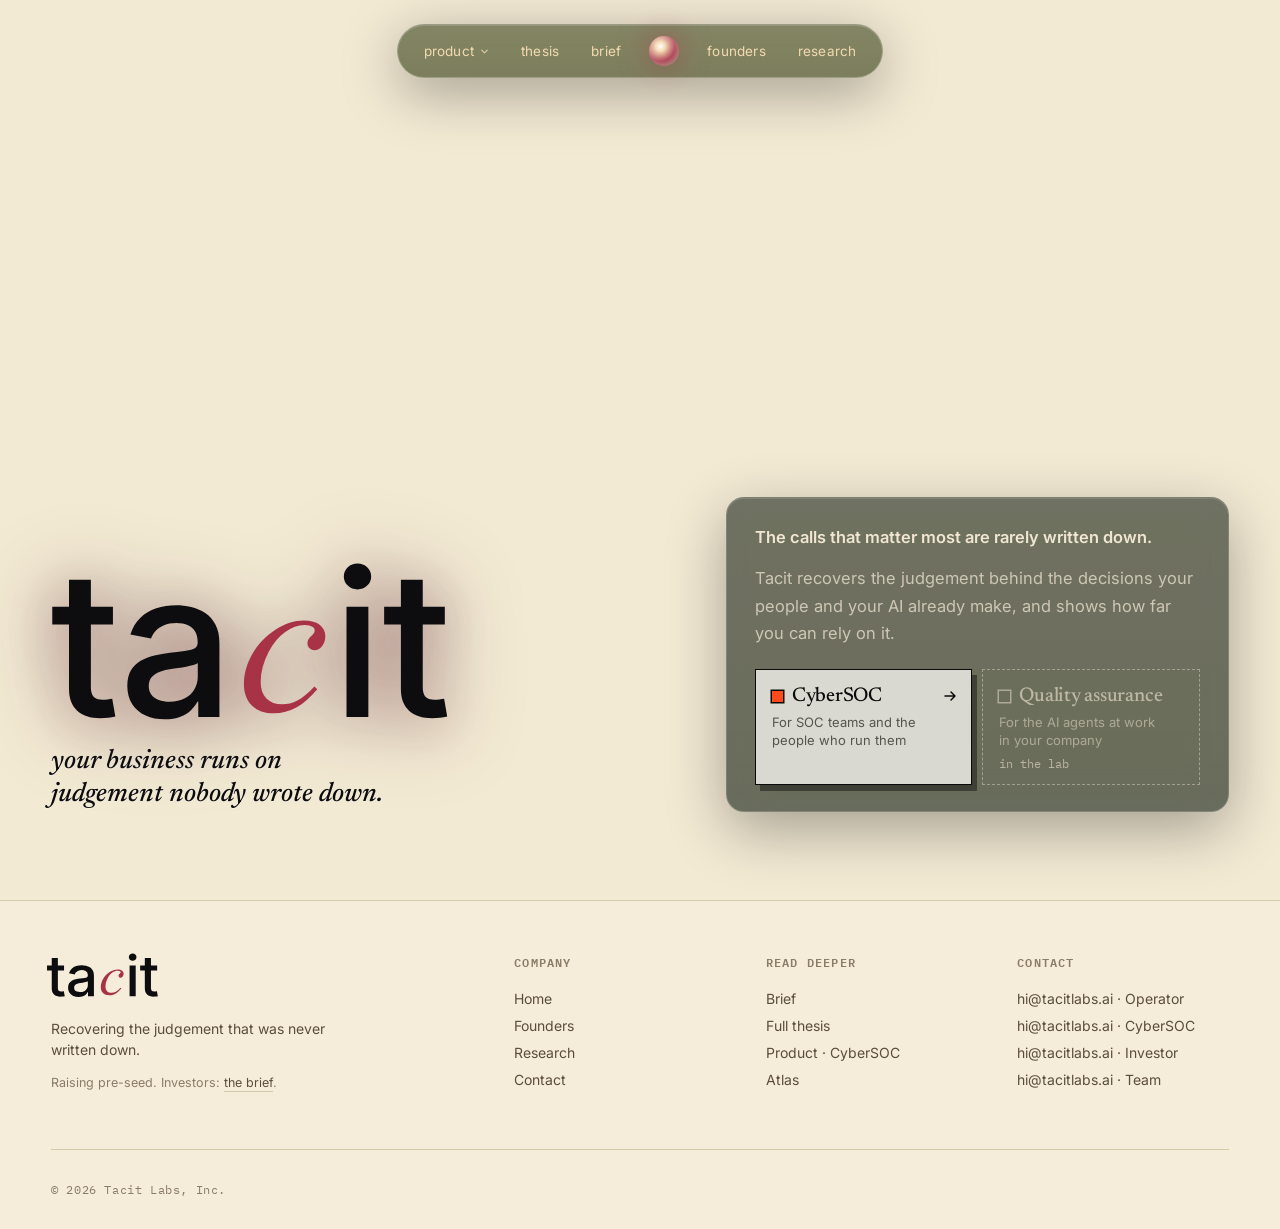
==== commit 2a5c3ab4: "CyberSOC first, Quality assurance in the lab, Underwriting parked; one nav on every page Products: t" ====
--- a/index.html
+++ b/index.html
@@ -4,7 +4,7 @@
 <meta charset="utf-8">
 <meta name="viewport" content="width=device-width,initial-scale=1">
 <title>Tacit — the judgement your business runs on</title>
-<meta name="description" content="Tacit recovers the judgement behind the decisions your people and your AI already make, and shows how far you can rely on it. Underwriting for MGAs and Lloyd's coverholders. CyberSOC for CISOs at regulated firms.">
+<meta name="description" content="Tacit recovers the judgement behind the decisions your people and your AI already make, and shows how far you can rely on it. CyberSOC, for SOC teams and the people who run them, is the first product from the lab.">
 <meta name="author" content="Tacit Labs">
 <meta name="theme-color" content="#a83246">
 <link rel="canonical" href="https://tacitlabs.ai/">
@@ -311,7 +311,7 @@
     line-height:1.65;
     margin:0;
     font-family:"Söhne","Söhne Web","Inter",system-ui,sans-serif;
-    font-size:clamp(15px,1vw,17px);
+    font-size:clamp(16.5px,1.15vw,19px);
     text-wrap:pretty;
   }
 
@@ -321,25 +321,33 @@
     display:grid; grid-template-columns:1fr 1fr; gap:10px;
     margin-top:22px;
   }
+  /* the products wear their own colours on the lab's page: ash card, ink line, orange square */
   .product{
     position:relative;
-    display:flex; flex-direction:column; gap:4px;
-    padding:14px 40px 14px 16px;
-    border-radius:12px;
-    border:1px solid var(--border);
-    background:rgba(255,255,255,.04);
-    color:var(--text);
+    display:flex; flex-direction:column; gap:5px;
+    padding:14px 34px 15px 16px;
+    border-radius:0;
+    border:1.5px solid #0a0a0a;
+    background:#d9d9d1;
+    color:#0a0a0a;
     text-decoration:none;
-    transition:background .2s ease, border-color .2s ease, box-shadow .2s ease;
-  }
-  .product:hover,
-  .product:focus-visible{ background:#8a2334; border-color:#a83246; box-shadow:0 8px 28px rgba(138,35,52,.35); }
-  .product:focus-visible{ outline:2px solid #f0e6d2; outline-offset:2px; }
-  .product:hover .p-sub, .product:focus-visible .p-sub{ color:rgba(245,236,218,.88); }
-  .product .p-name{ font:500 18px/1.2 "Newsreader",Georgia,serif; letter-spacing:-.005em; color:var(--text); }
-  .product .p-sub{ font:12.5px/1.4 "Söhne","Söhne Web","Inter",system-ui,sans-serif; color:var(--text-muted); }
-  .product .arrow{ position:absolute; right:16px; top:18px; color:var(--text-muted); transition:transform .25s ease, color .2s ease; }
-  .product:hover .arrow, .product:focus-visible .arrow{ transform:translateX(3px); color:var(--text); }
+    box-shadow:5px 6px 0 rgba(10,10,10,.45);
+    transition:translate .18s ease, box-shadow .18s ease, background .18s ease;
+  }
+  a.product:hover,
+  a.product:focus-visible{ background:#fff; translate:-2px -2px; box-shadow:7px 8px 0 rgba(10,10,10,.45); }
+  a.product:focus-visible{ outline:2px solid #f0e6d2; outline-offset:3px; }
+  .product .p-name{ display:flex; align-items:center; gap:9px; font:500 20px/1.2 "Newsreader",Georgia,serif; letter-spacing:-.012em; color:#0a0a0a; }
+  .product .p-mark{ flex:none; width:11px; height:11px; background:#ff4a1c; box-shadow:0 0 0 1.5px #0a0a0a; }
+  .product .p-sub{ font:13px/1.4 "Söhne","Söhne Web","Inter",system-ui,sans-serif; color:#55554f; }
+  .product .arrow{ position:absolute; right:14px; top:19px; color:#0a0a0a; transition:transform .25s ease; }
+  a.product:hover .arrow, a.product:focus-visible .arrow{ transform:translateX(3px); }
+  /* not open yet: greyed, and it goes nowhere */
+  .product.is-soon{ background:transparent; border:1.5px dashed rgba(240,230,210,.42); box-shadow:none; }
+  .product.is-soon .p-name{ color:rgba(240,230,210,.62); }
+  .product.is-soon .p-mark{ background:transparent; box-shadow:0 0 0 1.5px rgba(240,230,210,.5); }
+  .product.is-soon .p-sub{ color:rgba(240,230,210,.5); }
+  .product .p-tag{ margin-top:3px; font:11.5px/1 "IBM Plex Mono",monospace; color:rgba(240,230,210,.6); }
 
   /* ===== Footer ===== */
   .foot{
@@ -422,12 +430,12 @@
       padding:20px 18px;
       border-radius:16px;
     }
-    .right p{ font-size:14px; }
+    .right p{ font-size:15.5px; }
     .products{ grid-template-columns:1fr; gap:8px; margin-top:16px; }
-    .product{ padding:11px 36px 11px 14px; gap:2px; }
-    .product .p-name{ font-size:17px; }
-    .product .p-sub{ font-size:12px; }
-    .product .arrow{ top:15px; right:14px; }
+    .product{ padding:12px 36px 12px 14px; gap:3px; }
+    .product .p-name{ font-size:18px; }
+    .product .p-sub{ font-size:12.5px; }
+    .product .arrow{ top:16px; right:13px; }
     .foot{ display:none; }
   }
 
@@ -461,15 +469,16 @@
       <div class="nav-menu" data-nav="product">
         <button type="button" class="nav-menu-btn" aria-expanded="false" aria-controls="nav-product-menu">product<svg class="chev" viewBox="0 0 10 10" aria-hidden="true"><path d="M2 3.5l3 3 3-3" fill="none" stroke="currentColor" stroke-width="1.4" stroke-linecap="round" stroke-linejoin="round"/></svg></button>
         <div class="nav-menu-panel" id="nav-product-menu">
-          <a class="nav-menu-item" href="insurance.html"><span class="nm-title">Underwriting</span><span class="nm-sub">For MGAs and Lloyd’s coverholders</span></a>
-          <a class="nav-menu-item" href="cybersoc.html"><span class="nm-title">CyberSOC</span><span class="nm-sub">For CISOs at regulated firms</span></a>
+          <a class="nav-menu-item" href="cybersoc.html"><i class="nm-mark" aria-hidden="true"></i><span class="nm-title">CyberSOC</span><span class="nm-sub">For SOC teams and the people who run them</span></a>
+          <span class="nav-menu-item is-soon"><i class="nm-mark" aria-hidden="true"></i><span class="nm-title">Quality assurance <span class="nm-tag">in the lab</span></span><span class="nm-sub">For the AI agents at work in your company</span></span>
+          <!-- Underwriting is parked for now. To bring it back: <a class="nav-menu-item" href="insurance.html"><i class="nm-mark" aria-hidden="true"></i><span class="nm-title">Underwriting</span><span class="nm-sub">For MGAs and Lloyd’s coverholders</span></a> -->
         </div>
       </div>
       <a href="thesis.html" data-nav="thesis">thesis</a>
       <a href="brief.html" data-nav="brief">brief</a>
       <a href="index.html" class="logo-link" aria-label="Home"><span class="logo" aria-hidden="true"></span></a>
       <a href="founders.html" data-nav="founders">founders</a>
-      <a href="essays.html" data-nav="essays">essays</a>
+      <a href="essays.html" data-nav="essays">research</a>
     </nav>
 
     <section class="bottom">
@@ -483,16 +492,21 @@
         <p><strong>The calls that matter most are rarely written down.</strong></p>
         <p>Tacit recovers the judgement behind the decisions your people and your AI already make, and shows how far you can rely on it.</p>
         <div class="products" role="group" aria-label="Products">
+          <a class="product" href="cybersoc.html">
+            <span class="p-name"><i class="p-mark" aria-hidden="true"></i>CyberSOC</span>
+            <span class="p-sub">For SOC teams and the people who run them</span>
+            <svg class="arrow" width="14" height="14" viewBox="0 0 14 14" fill="none" aria-hidden="true"><path d="M2 7h10M8 3l4 4-4 4" stroke="currentColor" stroke-width="1.5" stroke-linecap="round" stroke-linejoin="round"/></svg>
+          </a>
+          <div class="product is-soon">
+            <span class="p-name"><i class="p-mark" aria-hidden="true"></i>Quality assurance</span>
+            <span class="p-sub">For the AI agents at work in your company</span>
+            <span class="p-tag">in the lab</span>
+          </div>
+          <!-- Underwriting is parked for now. To bring it back:
           <a class="product" href="insurance.html">
             <span class="p-name">Underwriting</span>
             <span class="p-sub">For MGAs and Lloyd’s coverholders</span>
-            <svg class="arrow" width="14" height="14" viewBox="0 0 14 14" fill="none" aria-hidden="true"><path d="M2 7h10M8 3l4 4-4 4" stroke="currentColor" stroke-width="1.5" stroke-linecap="round" stroke-linejoin="round"/></svg>
-          </a>
-          <a class="product" href="cybersoc.html">
-            <span class="p-name">CyberSOC</span>
-            <span class="p-sub">For CISOs at regulated firms</span>
-            <svg class="arrow" width="14" height="14" viewBox="0 0 14 14" fill="none" aria-hidden="true"><path d="M2 7h10M8 3l4 4-4 4" stroke="currentColor" stroke-width="1.5" stroke-linecap="round" stroke-linejoin="round"/></svg>
-          </a>
+          </a> -->
         </div>
       </div>
     </section>
@@ -511,7 +525,7 @@
       <ul>
         <li><a href="index.html">Home</a></li>
         <li><a href="founders.html">Founders</a></li>
-        <li><a href="essays.html">Writing</a></li>
+        <li><a href="essays.html">Research</a></li>
         <li><a href="mailto:hi@tacitlabs.ai">Contact</a></li>
       </ul>
     </div>
@@ -520,7 +534,7 @@
       <ul>
         <li><a href="brief.html">Brief</a></li>
         <li><a href="thesis.html">Full thesis</a></li>
-        <li><a href="insurance.html">Product · Underwriting</a></li>
+        <!-- <li><a href="insurance.html">Product · Underwriting</a></li> -->
         <li><a href="cybersoc.html">Product · CyberSOC</a></li>
         <li><a href="atlas.html">Atlas</a></li>
       </ul>
--- a/nav-menu.css
+++ b/nav-menu.css
@@ -1,130 +1,184 @@
-/* Product menu in the primary nav. Shared by every page.
-   Markup: .nav-menu > button.nav-menu-btn + .nav-menu-panel > a.nav-menu-item
-   Selectors are prefixed with `nav .nav-menu` so they outrank each page's
-   own `nav a` / `nav.tacit-nav a` rules. */
+/* The primary nav, shared by every page. This file is loaded last on each page and owns:
+   1. the pill's place and size, which are the same on every page;
+   2. the product skin (body.product): ink, hard shadow, and a square where the lab has its orb;
+   3. the product menu, drawn in the products' own look wherever it opens.
+   The lab's olive glass and its orb stay in each page's own styles.
+   Markup: .nav-wrap > nav.tacit-nav (nav#nav on Home) > .nav-menu + a… */
+
+/* ── 1. one place, one size ── */
+.nav-wrap{
+  position:sticky; top:0; z-index:50;
+  display:flex; justify-content:center;
+  padding:24px clamp(12px,4vw,40px) 0;
+  pointer-events:none;
+}
+.nav-wrap > nav{ pointer-events:auto; }
+
+nav.tacit-nav, nav#nav{
+  position:relative;
+  display:flex; align-items:center; flex-wrap:nowrap;
+  gap:4px;
+  padding:9px 12px;
+  max-width:100%;
+}
+nav.tacit-nav > a, nav#nav > a,
+nav .nav-menu .nav-menu-btn{
+  font-family:"Söhne","Söhne Web","Inter",system-ui,sans-serif;
+  font-size:13.5px; font-weight:400; line-height:14px; letter-spacing:.015em;
+  padding:10px 14px;
+  border-radius:999px;
+  text-transform:lowercase; text-decoration:none; white-space:nowrap;
+}
+nav.tacit-nav > a.logo-link, nav#nav > a.logo-link{ padding:0 10px; }
+nav .logo{ display:block; flex:0 0 auto; width:30px; height:30px; }
+nav .logo-link{ display:inline-flex; align-items:center; justify-content:center; }
 
 .nav-menu{ position:relative; display:inline-flex; }
-
 nav .nav-menu .nav-menu-btn{
   appearance:none; -webkit-appearance:none;
   margin:0; border:0; cursor:pointer;
-  display:inline-flex; align-items:center; gap:5px;
+  display:inline-flex; align-items:center; gap:6px;
   background:transparent;
   color:#f4d9b0;
-  font-family:"Open Sans",system-ui,sans-serif;
-  font-size:12px; line-height:normal; letter-spacing:.02em;
-  padding:8px 10px 8px 12px;
-  border-radius:999px;
-  text-transform:lowercase;
   transition:color .2s ease, background .2s ease;
 }
-/* index.html sets its nav type in Söhne/Inter rather than Open Sans */
-nav#nav .nav-menu .nav-menu-btn{ font-family:"Söhne","Söhne Web","Inter",system-ui,sans-serif; }
+nav .nav-menu .chev{ width:9px; height:9px; flex:0 0 auto; opacity:.8; transition:transform .2s ease; }
+nav .nav-menu.is-open .chev{ transform:rotate(180deg); }
 
+/* the lab's skin for the button; the pill itself is styled by the page */
 nav .nav-menu .nav-menu-btn:hover,
 nav .nav-menu.is-open .nav-menu-btn{ color:#ffe4b8; background:rgba(255,255,255,.08); }
 nav .nav-menu .nav-menu-btn.current{ color:#ffe4b8; background:rgba(168,50,70,.42); }
-nav .nav-menu .nav-menu-btn:focus-visible{
-  outline:none; color:#ffe4b8;
-  box-shadow:0 0 0 2px #ffe9c6;
-}
-/* Same legible focus ring for the other nav items on every page (the pages'
-   own rules turn focused link text maroon, which is hard to read on the pill) */
+nav .nav-menu .nav-menu-btn:focus-visible,
 nav.tacit-nav > a:focus-visible,
 nav#nav > a:focus-visible{ outline:none; color:#ffe4b8; box-shadow:0 0 0 2px #ffe9c6; }
-nav .nav-menu .chev{ width:9px; height:9px; flex:0 0 auto; opacity:.8; transition:transform .2s ease; }
-nav .nav-menu.is-open .chev{ transform:rotate(180deg); }
 
-/* Panel */
+@media (max-width:780px){
+  .nav-wrap{ padding-top:12px; }
+  nav.tacit-nav, nav#nav{ gap:0; padding:5px 6px; }
+  nav.tacit-nav > a, nav#nav > a,
+  nav .nav-menu .nav-menu-btn{ font-size:11.5px; padding:8px 9px; letter-spacing:.01em; }
+  nav .nav-menu .nav-menu-btn{ gap:4px; }
+  nav.tacit-nav > a.logo-link, nav#nav > a.logo-link{ padding:0 6px; }
+  nav .logo{ width:22px; height:22px; }
+  /* Home's pill sits inside its hero, which has its own padding: bring it to the same 12px */
+  nav#nav{ margin-top:-6px; }
+}
+@media (max-width:380px){
+  nav.tacit-nav > a, nav#nav > a,
+  nav .nav-menu .nav-menu-btn{ font-size:11px; padding:8px 6px; }
+  nav.tacit-nav > a.logo-link, nav#nav > a.logo-link{ padding:0 4px; }
+}
+
+/* ── 2. the product skin ── */
+body.product nav.tacit-nav{
+  background:#0a0a0a;
+  border:1px solid #0a0a0a; border-radius:999px;
+  -webkit-backdrop-filter:none; backdrop-filter:none;
+  box-shadow:0 0 0 1px rgba(255,255,255,.28), 6px 7px 0 rgba(10,10,10,.22);
+}
+body.product nav.tacit-nav > a,
+body.product nav .nav-menu .nav-menu-btn{ color:#d9d9d1; }
+body.product nav.tacit-nav > a:hover,
+body.product nav .nav-menu .nav-menu-btn:hover,
+body.product nav .nav-menu.is-open .nav-menu-btn{ color:#fff; background:#26261f; }
+body.product nav .nav-menu .nav-menu-btn.current,
+body.product nav .nav-menu.is-open .nav-menu-btn.current{ color:#0a0a0a; background:#fff; }
+body.product nav.tacit-nav > a.logo-link:hover{ background:transparent; }
+body.product nav.tacit-nav > a:focus-visible,
+body.product nav .nav-menu .nav-menu-btn:focus-visible{ color:#fff; box-shadow:none; outline:2px solid #fff; outline-offset:2px; }
+/* the lab's orb becomes a square, in the product's orange */
+body.product nav .logo{
+  width:22px; height:22px; margin:4px;
+  border-radius:0;
+  background:#ff4a1c;
+  box-shadow:0 0 0 2px #fff;
+  animation:none;
+  transition:rotate .25s cubic-bezier(.2,.7,.2,1);
+}
+body.product nav .logo-link:hover .logo{ rotate:90deg; }
+@media (max-width:780px){
+  body.product nav .logo{ width:16px; height:16px; margin:3px; }
+}
+
+/* ── 3. the product menu: a card from the products' index, on every page ── */
 .nav-menu-panel{
   position:absolute; z-index:60;
-  top:calc(100% + 30px); left:50%;
-  width:min(300px, calc(100vw - 32px));
-  padding:8px;
+  top:calc(100% + 22px); left:-12px;
+  width:min(348px, calc(100vw - 24px));
+  padding:0;
   text-align:left;
-  border:1px solid rgba(255,255,255,.18);
-  border-radius:18px;
-  background:
-    linear-gradient(180deg, rgba(255,255,255,.05), rgba(255,255,255,0)),
-    #283012;
-  box-shadow:inset 0 1px 0 rgba(255,255,255,.12), 0 18px 48px rgba(0,0,0,.34);
+  color:#0a0a0a;
+  background:#d9d9d1;
+  border:1.5px solid #0a0a0a;
+  border-radius:0;
+  box-shadow:8px 9px 0 rgba(10,10,10,.22);
   opacity:0; visibility:hidden; pointer-events:none;
-  transform:translate(-50%,-4px);
-  transition:opacity .16s ease, transform .16s ease, visibility 0s linear .16s;
+  transition:opacity .16s ease, visibility 0s linear .16s;
 }
-/* The pill is taller than the button (orb + padding), so drop the panel clear of
-   the pill; index.html's pill is a little taller again */
-nav#nav .nav-menu-panel{ top:calc(100% + 27px); }
-/* Invisible bridge so the pointer can cross the gap between button and panel */
-.nav-menu-panel::before{ content:""; position:absolute; left:0; right:0; top:-32px; height:32px; }
+/* an unseen bridge, so the pointer can cross from the button to the card */
+.nav-menu-panel::before{ content:""; position:absolute; left:0; right:0; top:-26px; height:26px; }
 
 .nav-menu.is-open .nav-menu-panel,
 html:not(.nav-js) .nav-menu:hover .nav-menu-panel,
 html:not(.nav-js) .nav-menu:focus-within .nav-menu-panel{
   opacity:1; visibility:visible; pointer-events:auto;
-  transform:translate(-50%,0);
-  transition:opacity .16s ease, transform .16s ease, visibility 0s;
+  transition:opacity .16s ease, visibility 0s;
 }
 
 nav .nav-menu .nav-menu-item{
-  display:block;
-  padding:12px 14px;
-  border-radius:12px;
-  text-decoration:none;
-  text-transform:none;
-  letter-spacing:0;
-  color:#f4d9b0;
-  background:transparent;
-  box-shadow:none;
-  font-family:"Inter",system-ui,sans-serif;
-  font-size:12.5px;
+  display:grid; grid-template-columns:12px minmax(0,1fr); column-gap:14px;
+  padding:15px 18px 16px;
+  border-radius:0;
+  color:#0a0a0a; background:transparent; box-shadow:none;
+  font-family:"Söhne","Söhne Web","Inter",system-ui,sans-serif;
+  font-size:13px; line-height:1.4; letter-spacing:0;
+  text-decoration:none; text-transform:none; white-space:normal;
   transition:background .15s ease;
 }
-nav .nav-menu .nav-menu-item + .nav-menu-item{ margin-top:2px; }
-nav .nav-menu .nav-menu-item:hover{ color:#ffe4b8; background:rgba(255,255,255,.08); }
-nav .nav-menu .nav-menu-item:focus-visible{ outline:none; color:#ffe4b8; box-shadow:0 0 0 2px #ffe9c6; }
-nav .nav-menu .nav-menu-item[aria-current="page"],
-nav .nav-menu .nav-menu-item[aria-current="true"]{ background:rgba(168,50,70,.38); }
+nav .nav-menu .nav-menu-item + .nav-menu-item{ border-top:1px solid rgba(10,10,10,.35); }
+nav .nav-menu a.nav-menu-item:hover{ color:#0a0a0a; background:#e9e7de; }
+nav .nav-menu a.nav-menu-item:focus-visible{ color:#0a0a0a; box-shadow:none; outline:2px solid #0a0a0a; outline-offset:-4px; }
+nav .nav-menu .nav-menu-item[aria-current="page"]{ box-shadow:inset 5px 0 0 #0a0a0a; }
 
+.nav-menu .nm-mark{
+  grid-row:1 / span 2;
+  width:12px; height:12px; margin-top:7px;
+  background:#ff4a1c;
+  box-shadow:0 0 0 1.5px #0a0a0a;
+}
 .nav-menu .nm-title{
-  display:block;
+  display:flex; align-items:baseline; justify-content:space-between; gap:12px;
   font-family:"Newsreader",Georgia,serif;
-  font-size:17px; font-weight:500; line-height:1.2; letter-spacing:-.005em;
-  color:#ffe9c6;
+  font-size:22px; font-weight:500; line-height:1.15; letter-spacing:-.012em;
+  color:#0a0a0a;
 }
 .nav-menu .nm-sub{
   display:block; margin-top:3px;
-  font-size:12px; line-height:1.4;
-  color:rgba(244,217,176,.8);
+  font-size:12.5px; line-height:1.4;
+  color:#55554f;
+}
+/* a product that is not open yet: greyed, and it goes nowhere */
+nav .nav-menu .nav-menu-item.is-soon{ cursor:default; }
+.nav-menu .is-soon .nm-mark{ background:transparent; box-shadow:0 0 0 1.5px #86867e; }
+.nav-menu .is-soon .nm-title{ color:#77776f; }
+.nav-menu .is-soon .nm-sub{ color:#86867e; }
+.nav-menu .nm-tag{
+  font-family:"IBM Plex Mono",ui-monospace,monospace;
+  font-size:11px; font-weight:400; letter-spacing:0;
+  color:#55554f;
+  white-space:nowrap;
 }
 
 @media (max-width:780px){
-  nav .nav-menu .nav-menu-btn{ font-size:11px; padding:6px 8px 6px 10px; }
-  nav#nav .nav-menu .nav-menu-btn{ font-size:10px; padding:6px 7px 6px 8px; }
-  /* On phones the pill may wrap and sits near the screen edge: centre the panel
-     under the whole pill instead of under the button */
-  nav.tacit-nav, nav#nav{ position:relative; }
+  /* on phones the card hangs centred under the whole pill, not under the button */
   .nav-menu{ position:static; }
-  .nav-menu-panel,
-  nav#nav .nav-menu-panel{ top:calc(100% + 8px); }
-  .nav-menu-panel::before{ top:-10px; height:10px; }
-  /* keep a mouse path from the button down through the pill's padding to the panel */
+  .nav-menu-panel{ top:calc(100% + 10px); left:50%; translate:-50% 0; }
+  .nav-menu-panel::before{ top:-12px; height:12px; }
   nav .nav-menu .nav-menu-btn{ position:relative; }
   nav .nav-menu .nav-menu-btn::after{ content:""; position:absolute; left:0; right:0; top:100%; height:14px; }
 }
 
-/* Small phones: tighten the pill so the items stay on one row down to ~360px */
-@media (max-width:420px){
-  nav.tacit-nav > a{ padding:6px 8px; }
-  nav .nav-menu .nav-menu-btn{ padding:6px 6px 6px 8px; gap:4px; }
-  nav .nav-menu .chev{ width:8px; height:8px; }
+@media (prefers-reduced-motion: reduce){
+  .nav-menu-panel, nav .nav-menu .chev, body.product nav .logo{ transition:none; }
 }
-@media (max-width:380px){
-  nav.tacit-nav, nav#nav{ gap:0; }
-  nav.tacit-nav > a, nav#nav > a{ padding:6px 6px; }
-  nav .nav-menu .nav-menu-btn{ padding:6px 4px 6px 6px; }
-}
-
-@media (prefers-reduced-motion: reduce){
-  .nav-menu-panel, nav .nav-menu .chev{ transition:none; }
-}
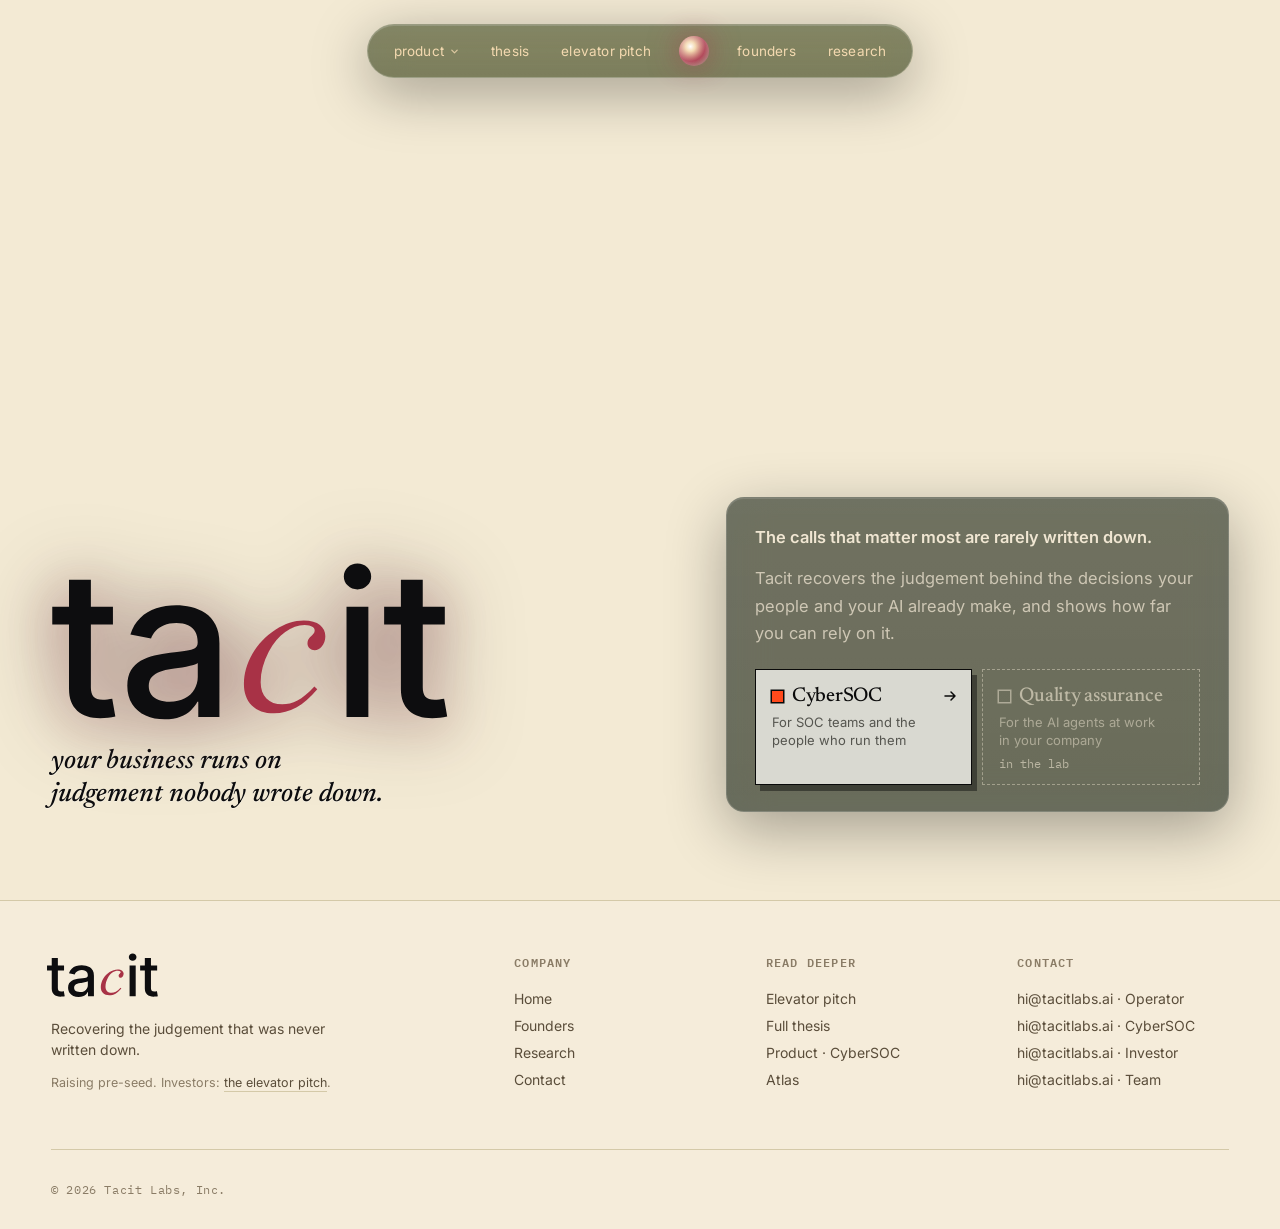
==== commit d17ceff1: "Elevator pitch: the founders' film, a sharper pitch, and a brief that is about CyberSOC The brief pa" ====
--- a/index.html
+++ b/index.html
@@ -475,7 +475,7 @@
         </div>
       </div>
       <a href="thesis.html" data-nav="thesis">thesis</a>
-      <a href="brief.html" data-nav="brief">brief</a>
+      <a href="brief.html" data-nav="brief">elevator pitch</a>
       <a href="index.html" class="logo-link" aria-label="Home"><span class="logo" aria-hidden="true"></span></a>
       <a href="founders.html" data-nav="founders">founders</a>
       <a href="essays.html" data-nav="essays">research</a>
@@ -518,7 +518,7 @@
     <div>
       <div class="foot-brand" aria-label="tacitlabs"><img src="assets/tacit-wordmark.svg" alt="tacit"></div>
       <p class="colophon">Recovering the judgement that was never written down.</p>
-      <p class="colophon" style="margin-top:14px;font-size:12.5px;color:#8a7c66">Raising pre-seed. Investors: <a href="brief.html" style="color:#5a4d3a;border-bottom:1px solid #d4c9a8;padding-bottom:1px">the brief</a>.</p>
+      <p class="colophon" style="margin-top:14px;font-size:12.5px;color:#8a7c66">Raising pre-seed. Investors: <a href="brief.html" style="color:#5a4d3a;border-bottom:1px solid #d4c9a8;padding-bottom:1px">the elevator pitch</a>.</p>
     </div>
     <div>
       <h4>Company</h4>
@@ -532,7 +532,7 @@
     <div>
       <h4>Read deeper</h4>
       <ul>
-        <li><a href="brief.html">Brief</a></li>
+        <li><a href="brief.html">Elevator pitch</a></li>
         <li><a href="thesis.html">Full thesis</a></li>
         <!-- <li><a href="insurance.html">Product · Underwriting</a></li> -->
         <li><a href="cybersoc.html">Product · CyberSOC</a></li>
--- a/nav-menu.css
+++ b/nav-menu.css
@@ -64,10 +64,21 @@
   /* Home's pill sits inside its hero, which has its own padding: bring it to the same 12px */
   nav#nav{ margin-top:-6px; }
 }
+/* phones: six items, one of them two words, still on one row down to 340px */
+@media (max-width:440px){
+  .nav-wrap{ padding-left:8px; padding-right:8px; }
+  nav.tacit-nav, nav#nav{ padding:5px 4px; }
+  nav.tacit-nav > a, nav#nav > a,
+  nav .nav-menu .nav-menu-btn{ font-size:11px; padding:8px 6px; letter-spacing:0; }
+  nav .nav-menu .nav-menu-btn{ gap:3px; }
+  nav .nav-menu .chev{ width:8px; height:8px; }
+  nav.tacit-nav > a.logo-link, nav#nav > a.logo-link{ padding:0 3px; }
+  nav .logo{ width:20px; height:20px; }
+}
 @media (max-width:380px){
   nav.tacit-nav > a, nav#nav > a,
-  nav .nav-menu .nav-menu-btn{ font-size:11px; padding:8px 6px; }
-  nav.tacit-nav > a.logo-link, nav#nav > a.logo-link{ padding:0 4px; }
+  nav .nav-menu .nav-menu-btn{ font-size:10.5px; padding:8px 4px; }
+  nav.tacit-nav > a.logo-link, nav#nav > a.logo-link{ padding:0 2px; }
 }
 
 /* ── 2. the product skin ── */
@@ -99,6 +110,9 @@
 body.product nav .logo-link:hover .logo{ rotate:90deg; }
 @media (max-width:780px){
   body.product nav .logo{ width:16px; height:16px; margin:3px; }
+}
+@media (max-width:440px){
+  body.product nav .logo{ width:14px; height:14px; margin:3px; }
 }
 
 /* ── 3. the product menu: a card from the products' index, on every page ── */
